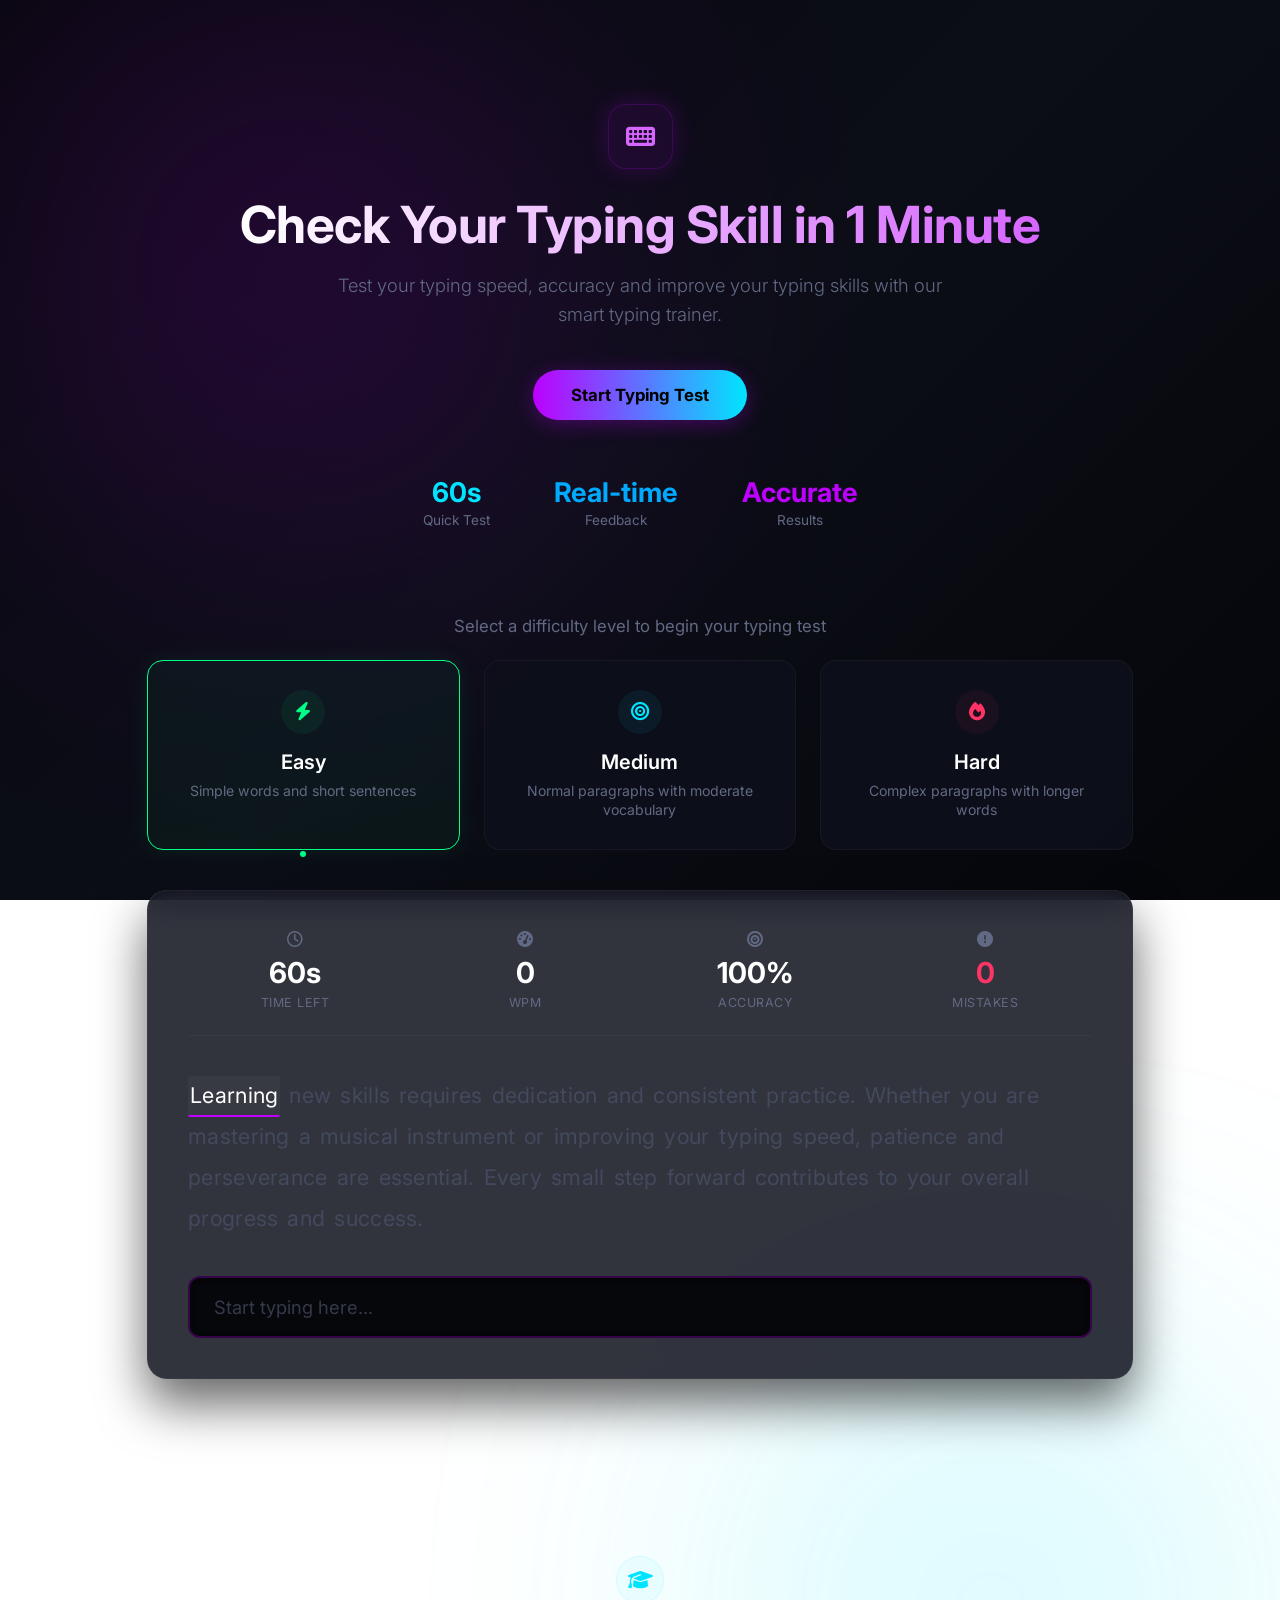
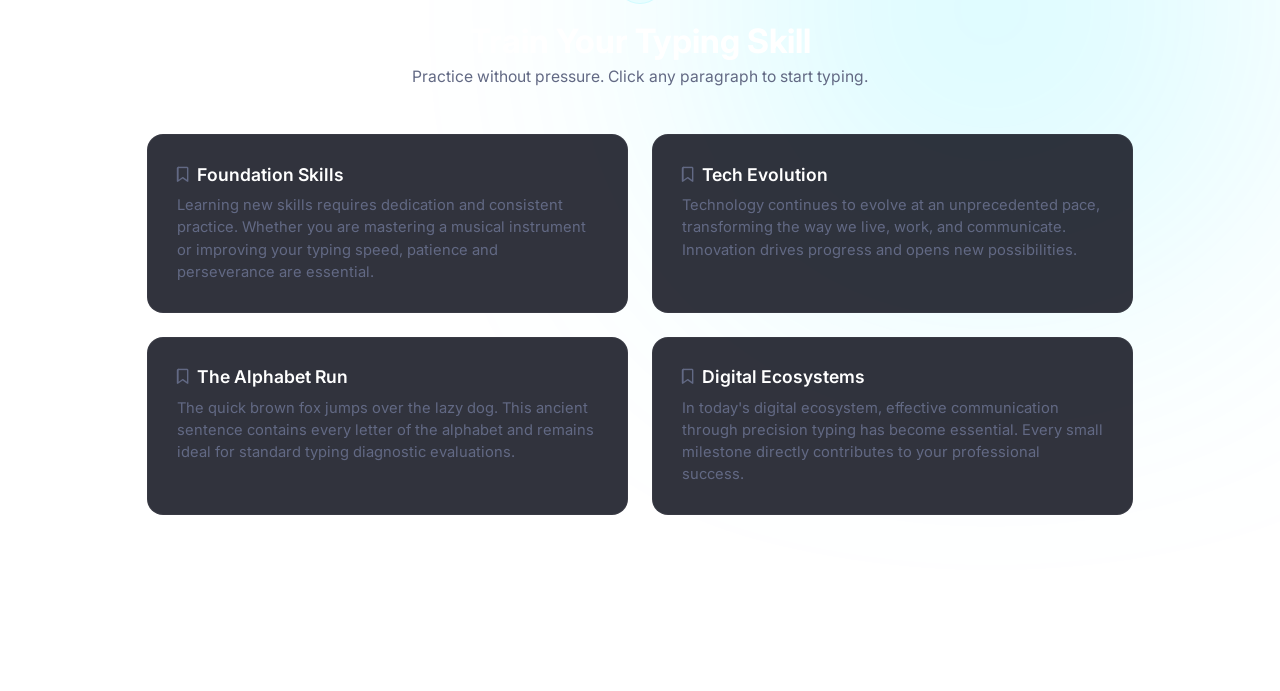
==== TypingTest.html @ 09bdc9e5 "Add files via upload" ====
<!DOCTYPE html>
<html lang="en">
<head>
    <meta charset="UTF-8">
    <meta name="viewport" content="width=device-width, initial-scale=1.0">
    <title>Check Your Typing Skill in 1 Minute</title>
    <!-- Google Fonts -->
    <link href="https://fonts.googleapis.com/css2?family=Inter:wght@300;400;500;600;700&display=swap" rel="stylesheet">
    <!-- FontAwesome for Icons -->
    <link rel="stylesheet" href="https://cdnjs.cloudflare.com/ajax/libs/font-awesome/6.4.0/css/all.min.css">
    
    <style>
        :root {
            /* DEEP DARK BACKGROUND SCHEME */
            --bg-gradient: linear-gradient(135deg, #07080d 0%, #0c0e17 50%, #05060a 100%);
            --accent-cyan: #00e5ff;
            --accent-purple: #bd00ff;
            --accent-green: #00ff87;
            --accent-red: #ff3366;
            --card-bg: rgba(13, 16, 28, 0.85);
            --card-border: rgba(255, 255, 255, 0.04);
            --text-main: #ffffff;
            --text-muted: #626984;
        }

        * {
            margin: 0;
            padding: 0;
            box-sizing: border-box;
            font-family: 'Inter', sans-serif;
        }

        body {
            background: var(--bg-gradient);
            background-attachment: fixed;
            color: var(--text-main);
            min-height: 100vh;
            overflow-x: hidden;
            position: relative;
            padding-bottom: 3rem;
        }

        /* Ambient Premium Glow Background Shapes */
        body::before, body::after {
            content: '';
            position: absolute;
            width: 450px;
            height: 450px;
            border-radius: 50%;
            filter: blur(160px);
            z-index: -1;
            opacity: 0.25;
        }
        body::before {
            top: 2%;
            left: 5%;
            background: var(--accent-purple);
        }
        body::after {
            bottom: 20%;
            right: 5%;
            background: var(--accent-cyan);
        }

        .container {
            max-width: 1050px;
            margin: 0 auto;
            padding: 2rem;
        }

        /* --- HERO SECTION --- */
        .hero {
            text-align: center;
            padding: 4.5rem 1rem 3.5rem 1rem;
        }

        .hero-icon {
            width: 65px;
            height: 65px;
            background: rgba(189, 0, 255, 0.08);
            border: 1px solid rgba(189, 0, 255, 0.2);
            border-radius: 18px;
            display: flex;
            align-items: center;
            justify-content: center;
            margin: 0 auto 1.5rem auto;
            box-shadow: 0 0 25px rgba(189, 0, 255, 0.2);
        }

        .hero-icon i {
            font-size: 1.6rem;
            color: #d666ff;
        }

        .hero h1 {
            font-size: 3.2rem;
            font-weight: 700;
            margin-bottom: 1rem;
            letter-spacing: -0.5px;
        }

        .hero h1 span {
            background: linear-gradient(to right, #ffffff, #d666ff);
            -webkit-background-clip: text;
            -webkit-text-fill-color: transparent;
        }

        .hero p {
            color: var(--text-muted);
            font-size: 1.15rem;
            max-width: 620px;
            margin: 0 auto 2.5rem auto;
            line-height: 1.6;
            font-weight: 300;
        }

        .btn-primary {
            background: linear-gradient(90deg, #bd00ff, #00e5ff);
            color: #000000;
            border: none;
            padding: 0.95rem 2.4rem;
            font-size: 1.05rem;
            font-weight: 700;
            border-radius: 50px;
            cursor: pointer;
            transition: all 0.3s ease;
            box-shadow: 0 4px 20px rgba(189, 0, 255, 0.3);
        }

        .btn-primary:hover {
            transform: translateY(-2px);
            box-shadow: 0 6px 25px rgba(0, 229, 255, 0.5);
        }

        .hero-badges {
            display: flex;
            justify-content: center;
            gap: 4rem;
            margin-top: 3.5rem;
        }

        .badge-item .count {
            font-size: 1.7rem;
            font-weight: 700;
            display: block;
        }
        .badge-item .count.cyan { color: var(--accent-cyan); }
        .badge-item .count.blue { color: #00aaff; }
        .badge-item .count.purple { color: var(--accent-purple); }

        .badge-item .lbl {
            color: var(--text-muted);
            font-size: 0.85rem;
            margin-top: 0.2rem;
            display: block;
        }

        /* --- TEST INTERFACE AREA --- */
        .test-section {
            padding: 2rem 0;
            scroll-margin-top: 30px;
        }

        .grid-header-title {
            text-align: center;
            font-size: 1.05rem;
            color: var(--text-muted);
            margin-bottom: 1.5rem;
            font-weight: 400;
        }

        /* Difficulty Selection Grid */
        .diff-selection-grid {
            display: grid;
            grid-template-columns: repeat(3, 1fr);
            gap: 1.5rem;
            margin-bottom: 2.5rem;
        }

        .diff-box {
            background: var(--card-bg);
            border: 1px solid var(--card-border);
            border-radius: 16px;
            padding: 1.8rem;
            text-align: center;
            cursor: pointer;
            transition: all 0.3s cubic-bezier(0.4, 0, 0.2, 1);
            position: relative;
        }

        .diff-box:hover {
            transform: translateY(-3px);
            border-color: rgba(255, 255, 255, 0.1);
            background: rgba(20, 24, 41, 0.85);
        }

        .diff-box.active {
            border-color: var(--accent-green);
            background: rgba(0, 255, 135, 0.04);
            box-shadow: 0 0 25px rgba(0, 255, 135, 0.08);
        }

        .diff-box.active::after {
            content: '';
            position: absolute;
            bottom: -8px;
            left: 50%;
            transform: translateX(-50%);
            width: 6px;
            height: 6px;
            background: var(--accent-green);
            border-radius: 50%;
        }

        .diff-box-icon {
            width: 44px;
            height: 44px;
            border-radius: 50%;
            display: flex;
            align-items: center;
            justify-content: center;
            margin: 0 auto 1rem auto;
            font-size: 1.15rem;
        }

        .diff-box:nth-child(1) .diff-box-icon { background: rgba(0, 255, 135, 0.06); color: var(--accent-green); }
        .diff-box:nth-child(2) .diff-box-icon { background: rgba(0, 229, 255, 0.06); color: var(--accent-cyan); }
        .diff-box:nth-child(3) .diff-box-icon { background: rgba(255, 51, 102, 0.06); color: var(--accent-red); }

        .diff-box h3 {
            font-size: 1.25rem;
            margin-bottom: 0.4rem;
            font-weight: 600;
        }

        .diff-box p {
            color: var(--text-muted);
            font-size: 0.88rem;
            line-height: 1.4;
        }

        /* Main Workspace Board */
        .workspace-holder {
            position: relative;
        }

        .typing-panel-card {
            background: var(--card-bg);
            border: 1px solid var(--card-border);
            border-radius: 20px;
            padding: 2.5rem;
            backdrop-filter: blur(15px);
            box-shadow: 0 25px 50px rgba(0, 0, 0, 0.6);
        }

        /* Scoreboard Row */
        .live-score-grid {
            display: grid;
            grid-template-columns: repeat(4, 1fr);
            gap: 1rem;
            margin-bottom: 2.5rem;
            border-bottom: 1px solid rgba(255, 255, 255, 0.03);
            padding-bottom: 1.5rem;
        }

        .score-tile {
            text-align: center;
        }

        .score-tile i {
            font-size: 1rem;
            color: var(--text-muted);
            margin-bottom: 0.5rem;
            display: block;
        }

        .score-tile .value {
            font-size: 1.8rem;
            font-weight: 700;
            display: block;
            margin-bottom: 0.1rem;
        }

        .score-tile .label {
            font-size: 0.78rem;
            color: var(--text-muted);
            text-transform: uppercase;
            letter-spacing: 0.5px;
        }

        /* Paragraph Content Layout Zone */
        .paragraph-box {
            font-size: 1.35rem;
            line-height: 1.8;
            color: #444a5e; /* Subdued un-typed text */
            letter-spacing: 0.3px;
            margin-bottom: 2.5rem;
            user-select: none;
            max-height: 160px;
            overflow: hidden;
            text-align: left;
        }

        /* Highlighting Logic Classes */
        .word {
            display: inline-block;
            margin-right: 9px;
            border-bottom: 2px solid transparent;
        }

        .word.active-current {
            color: #ffffff;
            border-bottom-color: var(--accent-purple);
            background: rgba(255, 255, 255, 0.03);
            border-radius: 2px;
            padding: 0 2px;
        }

        .word.match-success {
            color: var(--accent-green);
        }

        .word.match-error {
            color: var(--accent-red);
            border-bottom-color: var(--accent-red);
        }

        /* --- VISIBLE INPUT BOX LAYOUT (`image_edfc9f.png` style) --- */
        .input-bar-container {
            width: 100%;
            position: relative;
        }

        .interactive-typing-input {
            width: 100%;
            background: #06070a;
            border: 2px solid rgba(189, 0, 255, 0.25);
            border-radius: 12px;
            padding: 1.1rem 1.5rem;
            font-size: 1.15rem;
            color: #ffffff;
            outline: none;
            transition: all 0.3s ease;
            box-shadow: inset 0 2px 5px rgba(0, 0, 0, 0.7);
        }

        .interactive-typing-input:focus {
            border-color: var(--accent-purple);
            box-shadow: 0 0 15px rgba(189, 0, 255, 0.25), inset 0 2px 5px rgba(0, 0, 0, 0.7);
        }

        .interactive-typing-input::placeholder {
            color: #353a4a;
        }

        /* --- RESULTS OVERLAY SCREEN --- */
        .overlay-results-card {
            position: absolute;
            top: 0;
            left: 0;
            width: 100%;
            height: 100%;
            background: rgba(6, 7, 10, 0.98);
            border: 1px solid rgba(189, 0, 255, 0.2);
            border-radius: 20px;
            padding: 2rem;
            display: flex;
            flex-direction: column;
            justify-content: center;
            align-items: center;
            z-index: 10;
            opacity: 0;
            pointer-events: none;
            transform: scale(0.97);
            transition: all 0.4s ease;
            backdrop-filter: blur(10px);
        }

        .overlay-results-card.show {
            opacity: 1;
            pointer-events: auto;
            transform: scale(1);
        }

        .overlay-results-card h2 {
            font-size: 2.2rem;
            margin-bottom: 0.4rem;
            background: linear-gradient(90deg, var(--accent-cyan), var(--accent-purple));
            -webkit-background-clip: text;
            -webkit-text-fill-color: transparent;
        }

        .overlay-results-card .quote {
            color: var(--text-muted);
            font-size: 1.05rem;
            margin-bottom: 2.5rem;
            font-style: italic;
        }

        .stats-summary-flex {
            display: grid;
            grid-template-columns: repeat(4, 1fr);
            gap: 1.5rem;
            width: 100%;
            max-width: 720px;
            margin-bottom: 2.5rem;
        }

        .stat-result-box {
            background: rgba(255, 255, 255, 0.01);
            border: 1px solid rgba(255, 255, 255, 0.03);
            padding: 1.3rem;
            border-radius: 12px;
            text-align: center;
        }

        .stat-result-box .num {
            font-size: 2.2rem;
            font-weight: 700;
            display: block;
        }
        .stat-result-box .num.glow { color: var(--accent-cyan); }

        .stat-result-box .lbl {
            font-size: 0.78rem;
            color: var(--text-muted);
            margin-top: 0.4rem;
            text-transform: uppercase;
        }

        .button-group-row {
            display: flex;
            gap: 1.2rem;
        }

        .btn-secondary {
            background: rgba(255, 255, 255, 0.04);
            color: white;
            border: 1px solid rgba(255, 255, 255, 0.06);
            padding: 0.9rem 2rem;
            border-radius: 50px;
            font-weight: 600;
            cursor: pointer;
            transition: all 0.2s;
        }

        .btn-secondary:hover {
            background: rgba(255, 255, 255, 0.08);
            border-color: rgba(255, 255, 255, 0.15);
        }

        /* --- PRACTICE/TRAINING SECTION --- */
        .practice-section {
            margin-top: 5.5rem;
            padding-top: 3.5rem;
            border-top: 1px solid rgba(255, 255, 255, 0.03);
        }

        .practice-intro {
            text-align: center;
            margin-bottom: 3rem;
        }

        .practice-intro .icon-wrapper {
            width: 48px;
            height: 48px;
            border-radius: 50%;
            background: rgba(0, 229, 255, 0.05);
            color: var(--accent-cyan);
            display: flex;
            align-items: center;
            justify-content: center;
            font-size: 1.25rem;
            margin: 0 auto 1rem auto;
            border: 1px solid rgba(0, 229, 255, 0.1);
        }

        .practice-intro h2 {
            font-size: 2.1rem;
            font-weight: 700;
            margin-bottom: 0.4rem;
        }

        .practice-intro p {
            color: var(--text-muted);
            font-size: 0.98rem;
        }

        .training-cards-container {
            display: grid;
            grid-template-columns: repeat(2, 1fr);
            gap: 1.5rem;
        }

        .train-block {
            background: var(--card-bg);
            border: 1px solid var(--card-border);
            border-radius: 16px;
            padding: 1.8rem;
            cursor: pointer;
            transition: all 0.3s ease;
            text-align: left;
        }

        .train-block:hover {
            transform: translateY(-3px);
            border-color: rgba(189, 0, 255, 0.2);
            background: rgba(18, 21, 36, 0.85);
        }

        .train-block h4 {
            font-size: 1.1rem;
            margin-bottom: 0.6rem;
            display: flex;
            align-items: center;
            gap: 0.6rem;
            font-weight: 600;
        }

        .train-block h4 i {
            color: var(--text-muted);
            font-size: 0.95rem;
        }

        .train-block:hover h4 i {
            color: var(--accent-cyan);
        }

        .train-block p {
            color: var(--text-muted);
            font-size: 0.92rem;
            line-height: 1.5;
        }

        /* Footer info */
        .app-footer {
            text-align: center;
            margin-top: 5rem;
            color: rgba(255, 255, 255, 0.15);
            font-size: 0.85rem;
            font-weight: 300;
        }

        /* Responsive Setup */
        @media (max-width: 768px) {
            .diff-selection-grid, .training-cards-container, .live-score-grid, .stats-summary-flex {
                grid-template-columns: 1fr;
            }
            .hero h1 { font-size: 2.2rem; }
            .hero-badges { flex-direction: column; gap: 1.5rem; }
        }
    </style>
</head>
<body>

    <div class="container">
        
        <!-- HERO MAIN MODULE -->
        <header class="hero">
            <div class="hero-icon">
                <i class="fa-solid fa-keyboard"></i>
            </div>
            <h1><span>Check Your Typing Skill in 1 Minute</span></h1>
            <p>Test your typing speed, accuracy and improve your typing skills with our smart typing trainer.</p>
            <button class="btn-primary" onclick="jumpToWorkspace()">Start Typing Test</button>

            <div class="hero-badges">
                <div class="badge-item">
                    <span class="count cyan">60s</span>
                    <span class="lbl">Quick Test</span>
                </div>
                <div class="badge-item">
                    <span class="count blue">Real-time</span>
                    <span class="lbl">Feedback</span>
                </div>
                <div class="badge-item">
                    <span class="count purple">Accurate</span>
                    <span class="lbl">Results</span>
                </div>
            </div>
        </header>

        <!-- TYPING WORKSPACE ENGINE -->
        <main id="typing-board" class="test-section">
            
            <h3 class="grid-header-title">Select a difficulty level to begin your typing test</h3>
            
            <!-- DIFFICULTY SELECTOR MODULE -->
            <div class="diff-selection-grid">
                <div class="diff-box active" onclick="setMode('easy', this)">
                    <div class="diff-box-icon"><i class="fa-solid fa-bolt"></i></div>
                    <h3>Easy</h3>
                    <p>Simple words and short sentences</p>
                </div>
                <div class="diff-box" onclick="setMode('medium', this)">
                    <div class="diff-box-icon"><i class="fa-solid fa-bullseye"></i></div>
                    <h3>Medium</h3>
                    <p>Normal paragraphs with moderate vocabulary</p>
                </div>
                <div class="diff-box" onclick="setMode('hard', this)">
                    <div class="diff-box-icon"><i class="fa-solid fa-fire"></i></div>
                    <h3>Hard</h3>
                    <p>Complex paragraphs with longer words</p>
                </div>
            </div>

            <!-- CARD INTERFACE -->
            <div class="workspace-holder">
                
                <div class="typing-panel-card">
                    
                    <!-- Live Analytics Dashboard Row -->
                    <div class="live-score-grid">
                        <div class="score-tile">
                            <i class="fa-regular fa-clock"></i>
                            <span class="value" id="live-timer">60s</span>
                            <span class="label">Time Left</span>
                        </div>
                        <div class="score-tile">
                            <i class="fa-solid fa-gauge-high"></i>
                            <span class="value" id="live-wpm">0</span>
                            <span class="label">WPM</span>
                        </div>
                        <div class="score-tile">
                            <i class="fa-solid fa-bullseye"></i>
                            <span class="value" id="live-accuracy">100%</span>
                            <span class="label">Accuracy</span>
                        </div>
                        <div class="score-tile">
                            <i class="fa-solid fa-circle-exclamation"></i>
                            <span class="value" id="live-mistakes" style="color: var(--accent-red);">0</span>
                            <span class="label">Mistakes</span>
                        </div>
                    </div>

                    <!-- Paragraph Box Renderer -->
                    <div class="paragraph-box" id="paragraph-render-target">
                        <!-- Words will be injected dynamically here -->
                    </div>

                    <!-- VISIBLE TYPING INPUT BOX ROW (As per image_edfc9f.png) -->
                    <div class="input-bar-container">
                        <input type="text" 
                               class="interactive-typing-input" 
                               id="main-typing-field" 
                               placeholder="Start typing here..." 
                               autocomplete="off">
                    </div>

                </div>

                <!-- END MODAL SUMMARY OVERLAY -->
                <div class="overlay-results-card" id="results-card-window">
                    <h2>Test Completed!</h2>
                    <p class="quote" id="feedback-message">Great job! Keep practicing to improve your typing speed.</p>
                    
                    <div class="stats-summary-flex">
                        <div class="stat-result-box">
                            <span class="num glow" id="res-score-wpm">0</span>
                            <span class="lbl">Typing Speed (WPM)</span>
                        </div>
                        <div class="stat-result-box">
                            <span class="num" id="res-score-accuracy">100%</span>
                            <span class="lbl">Accuracy Percentage</span>
                        </div>
                        <div class="stat-result-box">
                            <span class="num" id="res-score-mistakes" style="color: var(--accent-red);">0</span>
                            <span class="lbl">Total Mistakes</span>
                        </div>
                        <div class="stat-result-box">
                            <span class="num" id="res-score-chars">0</span>
                            <span class="lbl">Characters Typed</span>
                        </div>
                    </div>

                    <div class="button-group-row">
                        <button class="btn-primary" onclick="restartEngine()">Try Again</button>
                        <button class="btn-secondary" onclick="jumpToTraining()">Train Typing Skill</button>
                    </div>
                </div>

            </div>

        </main>

        <!-- TRAINING SECTION MODULE -->
        <section id="training-rack" class="practice-section">
            <div class="practice-intro">
                <div class="icon-wrapper"><i class="fa-solid fa-graduation-cap"></i></div>
                <h2>Train Your Typing Skill</h2>
                <p>Practice without pressure. Click any paragraph to start typing.</p>
            </div>

            <div class="training-cards-container">
                <div class="train-block" onclick="importPracticeText('Learning new skills requires dedication and consistent practice. Whether you are mastering a musical instrument or improving your typing speed, patience and perseverance are essential.')">
                    <h4><i class="fa-regular fa-bookmark"></i> Foundation Skills</h4>
                    <p>Learning new skills requires dedication and consistent practice. Whether you are mastering a musical instrument or improving your typing speed, patience and perseverance are essential.</p>
                </div>
                <div class="train-block" onclick="importPracticeText('Technology continues to evolve at an unprecedented pace, transforming the way we live, work, and communicate. Innovation drives progress and opens new possibilities.')">
                    <h4><i class="fa-regular fa-bookmark"></i> Tech Evolution</h4>
                    <p>Technology continues to evolve at an unprecedented pace, transforming the way we live, work, and communicate. Innovation drives progress and opens new possibilities.</p>
                </div>
                <div class="train-block" onclick="importPracticeText('The quick brown fox jumps over the lazy dog. This ancient sentence contains every letter of the alphabet and remains ideal for standard typing diagnostic evaluations.')">
                    <h4><i class="fa-regular fa-bookmark"></i> The Alphabet Run</h4>
                    <p>The quick brown fox jumps over the lazy dog. This ancient sentence contains every letter of the alphabet and remains ideal for standard typing diagnostic evaluations.</p>
                </div>
                <div class="train-block" onclick="importPracticeText('In today\'s digital ecosystem, effective communication through precision typing has become essential. Every small milestone directly contributes to your professional success.')">
                    <h4><i class="fa-regular fa-bookmark"></i> Digital Ecosystems</h4>
                    <p>In today's digital ecosystem, effective communication through precision typing has become essential. Every small milestone directly contributes to your professional success.</p>
                </div>
            </div>
        </section>

        <footer class="app-footer">
            &copy; 2026 Typing Speed Test &bull; Optimized Charcoal Edition
        </footer>

    </div>

    <!-- CORE LOGIC ENGINE SCRIPT -->
    <script>
        const contentPool = {
            easy: [
                "Learning new skills requires dedication and consistent practice. Whether you are mastering a musical instrument or improving your typing speed, patience and perseverance are essential. Every small step forward contributes to your overall progress and success.",
                "The sun is shining bright in the clear sky. Birds are singing beautiful songs. It is a wonderful day to walk in the green park.",
                "I like to read books every day. Reading helps me learn new things. Books take me to amazing places. Stories make me happy and excited."
            ],
            medium: [
                "Developing good habits early in life can lay a solid foundation for future success. Regular exercise and balanced nutrition play vital roles in maintaining overall mental clarity.",
                "The advancement of digital communication technologies has effectively bridged global gaps, allowing instant interactions across continents. However, balancing screen time remains crucial."
            ],
            hard: [
                "The labyrinthine architecture of modern software ecosystems demands an exceptionally deep comprehension of structural design patterns, architectural paradigms, and asynchronous data pipelines.",
                "Quantum computing utilizes fundamental principles of superposition and entanglement, radically outperforming classical computational models when processing encrypted multi-layered calculations."
            ]
        };

        let activeDifficulty = 'easy';
        let rawParagraphText = "";
        let splitWords = [];
        let indexPointer = 0;

        let timeLeft = 60;
        let countdownRef = null;
        let executionFlag = false;
        let misstepsCount = 0;
        let keysStrokeCount = 0;

        // Dom Elements Fetch
        const targetRender = document.getElementById('paragraph-render-target');
        const mainInput = document.getElementById('main-typing-field');
        const uiTimer = document.getElementById('live-timer');
        const uiWpm = document.getElementById('live-wpm');
        const uiAcc = document.getElementById('live-accuracy');
        const uiMistakes = document.getElementById('live-mistakes');
        const windowOverlay = document.getElementById('results-card-window');

        function jumpToWorkspace() {
            document.getElementById('typing-board').scrollIntoView({ behavior: 'smooth' });
            mainInput.focus();
        }

        function jumpToTraining() {
            windowOverlay.classList.remove('show');
            document.getElementById('training-rack').scrollIntoView({ behavior: 'smooth' });
        }

        function initializeTextLoad() {
            const list = contentPool[activeDifficulty];
            rawParagraphText = list[Math.floor(Math.random() * list.length)];
            compileWordsLayout(rawParagraphText);
        }

        function compileWordsLayout(text) {
            splitWords = text.split(" ");
            targetRender.innerHTML = splitWords.map((word, i) => {
                return `<span class="word ${i === 0 ? 'active-current' : ''}" id="w-id-${i}">${word}</span>`;
            }).join("");
            indexPointer = 0;
            mainInput.value = "";
        }

        function setMode(mode, hostNode) {
            if (executionFlag) {
                if(!confirm("Reset current progress to switch difficulty?")) return;
                restartEngine();
            }
            activeDifficulty = mode;
            document.querySelectorAll('.diff-box').forEach(node => node.classList.remove('active'));
            hostNode.classList.add('active');
            initializeTextLoad();
        }

        function importPracticeText(text) {
            restartEngine();
            rawParagraphText = text;
            compileWordsLayout(text);
            document.getElementById('typing-board').scrollIntoView({ behavior: 'smooth' });
            mainInput.focus();
        }

        // Processing Input Engine Streams
        mainInput.addEventListener('input', () => {
            const val = mainInput.value;

            // First stroke trigger
            if (!executionFlag && timeLeft > 0 && val.length > 0) {
                startCountdownTracker();
            }

            if (!executionFlag) return;

            const nodeWord = document.getElementById(`w-id-${indexPointer}`);
            if (!nodeWord) return;

            const targetWordMatch = splitWords[indexPointer];

            // Sub-word parsing indicator rule (Red highlight immediately on wrong key)
            if (!targetWordMatch.startsWith(val.trim()) && val.trim().length > 0) {
                nodeWord.className = "word active-current match-error";
            } else {
                nodeWord.className = "word active-current";
            }

            // Word finalized trigger on Spacebar press
            if (val.endsWith(" ")) {
                const standardInput = val.trim();

                if (standardInput === targetWordMatch) {
                    nodeWord.className = "word match-success";
                    keysStrokeCount += targetWordMatch.length + 1;
                } else {
                    nodeWord.className = "word match-error";
                    misstepsCount++;
                    keysStrokeCount += standardInput.length + 1;
                }

                indexPointer++;

                if (indexPointer >= splitWords.length) {
                    refreshScores();
                    terminateSession();
                    return;
                }

                const subsequentNode = document.getElementById(`w-id-${indexPointer}`);
                if (subsequentNode) {
                    subsequentNode.classList.add('active-current');
                }

                mainInput.value = "";
            }

            refreshScores();
        });

        function refreshScores() {
            const timePassed = 60 - timeLeft;
            let computedWpm = 0;
            if (timePassed > 0) {
                computedWpm = Math.round((keysStrokeCount / 5) / (timePassed / 60));
            }
            uiWpm.innerText = computedWpm;
            uiMistakes.innerText = misstepsCount;

            let computedAccuracy = 100;
            if (indexPointer > 0) {
                computedAccuracy = Math.round(((indexPointer - misstepsCount) / indexPointer) * 100);
                if (computedAccuracy < 0) computedAccuracy = 0;
            }
            uiAcc.innerText = `${computedAccuracy}%`;
        }

        function startCountdownTracker() {
            executionFlag = true;
            countdownRef = setInterval(() => {
                timeLeft--;
                uiTimer.innerText = `${timeLeft}s`;
                refreshScores();

                if (timeLeft <= 0) {
                    terminateSession();
                }
            }, 1000);
        }

        function terminateSession() {
            clearInterval(countdownRef);
            executionFlag = false;
            mainInput.blur();

            const finalWpm = uiWpm.innerText;
            const finalAcc = uiAcc.innerText;

            document.getElementById('res-score-wpm').innerText = finalWpm;
            document.getElementById('res-score-accuracy').innerText = finalAcc;
            document.getElementById('res-score-mistakes').innerText = misstepsCount;
            document.getElementById('res-score-chars').innerText = keysStrokeCount;

            const msgNode = document.getElementById('feedback-message');
            const numWpm = parseInt(finalWpm);
            if(numWpm >= 55) {
                msgNode.innerText = "Exceptional speed! You type like an absolute master.";
            } else if(numWpm >= 35) {
                msgNode.innerText = "Excellent speed! Highly competent processing rates. Keep optimizing.";
            } else {
                msgNode.innerText = "Great job! Consistent daily practices will drastically accelerate your typing scores.";
            }

            windowOverlay.classList.add('show');
        }

        function restartEngine() {
            clearInterval(countdownRef);
            timeLeft = 60;
            misstepsCount = 0;
            keysStrokeCount = 0;
            executionFlag = false;

            uiTimer.innerText = "60s";
            uiWpm.innerText = "0";
            uiAcc.innerText = "100%";
            uiMistakes.innerText = "0";

            windowOverlay.classList.remove('show');
            initializeTextLoad();
            mainInput.focus();
        }

        window.onload = () => {
            initializeTextLoad();
        };
    </script>
</body>
</html>
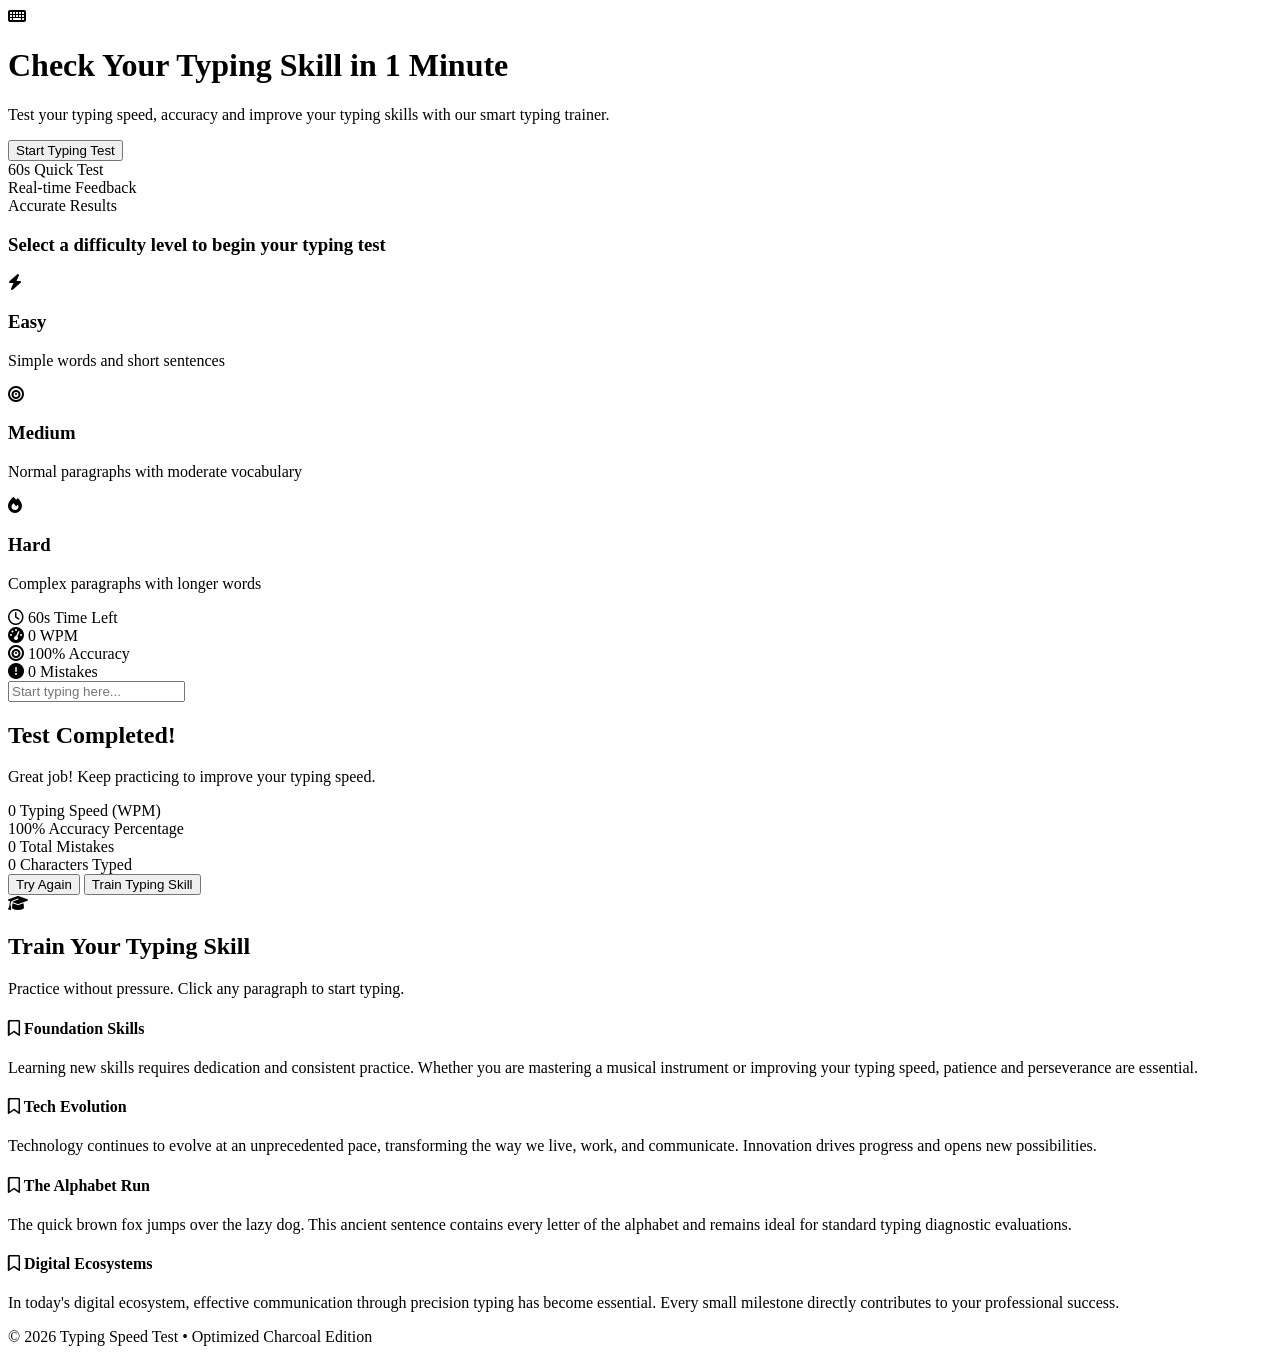
==== commit 467f82c5: "Link external CSS and JS files in TypingTest.html Replaced inline styles and scripts with external f" ====
--- a/TypingTest.html
+++ b/TypingTest.html
@@ -4,558 +4,14 @@
     <meta charset="UTF-8">
     <meta name="viewport" content="width=device-width, initial-scale=1.0">
     <title>Check Your Typing Skill in 1 Minute</title>
-    <!-- Google Fonts -->
     <link href="https://fonts.googleapis.com/css2?family=Inter:wght@300;400;500;600;700&display=swap" rel="stylesheet">
-    <!-- FontAwesome for Icons -->
     <link rel="stylesheet" href="https://cdnjs.cloudflare.com/ajax/libs/font-awesome/6.4.0/css/all.min.css">
-    
-    <style>
-        :root {
-            /* DEEP DARK BACKGROUND SCHEME */
-            --bg-gradient: linear-gradient(135deg, #07080d 0%, #0c0e17 50%, #05060a 100%);
-            --accent-cyan: #00e5ff;
-            --accent-purple: #bd00ff;
-            --accent-green: #00ff87;
-            --accent-red: #ff3366;
-            --card-bg: rgba(13, 16, 28, 0.85);
-            --card-border: rgba(255, 255, 255, 0.04);
-            --text-main: #ffffff;
-            --text-muted: #626984;
-        }
-
-        * {
-            margin: 0;
-            padding: 0;
-            box-sizing: border-box;
-            font-family: 'Inter', sans-serif;
-        }
-
-        body {
-            background: var(--bg-gradient);
-            background-attachment: fixed;
-            color: var(--text-main);
-            min-height: 100vh;
-            overflow-x: hidden;
-            position: relative;
-            padding-bottom: 3rem;
-        }
-
-        /* Ambient Premium Glow Background Shapes */
-        body::before, body::after {
-            content: '';
-            position: absolute;
-            width: 450px;
-            height: 450px;
-            border-radius: 50%;
-            filter: blur(160px);
-            z-index: -1;
-            opacity: 0.25;
-        }
-        body::before {
-            top: 2%;
-            left: 5%;
-            background: var(--accent-purple);
-        }
-        body::after {
-            bottom: 20%;
-            right: 5%;
-            background: var(--accent-cyan);
-        }
-
-        .container {
-            max-width: 1050px;
-            margin: 0 auto;
-            padding: 2rem;
-        }
-
-        /* --- HERO SECTION --- */
-        .hero {
-            text-align: center;
-            padding: 4.5rem 1rem 3.5rem 1rem;
-        }
-
-        .hero-icon {
-            width: 65px;
-            height: 65px;
-            background: rgba(189, 0, 255, 0.08);
-            border: 1px solid rgba(189, 0, 255, 0.2);
-            border-radius: 18px;
-            display: flex;
-            align-items: center;
-            justify-content: center;
-            margin: 0 auto 1.5rem auto;
-            box-shadow: 0 0 25px rgba(189, 0, 255, 0.2);
-        }
-
-        .hero-icon i {
-            font-size: 1.6rem;
-            color: #d666ff;
-        }
-
-        .hero h1 {
-            font-size: 3.2rem;
-            font-weight: 700;
-            margin-bottom: 1rem;
-            letter-spacing: -0.5px;
-        }
-
-        .hero h1 span {
-            background: linear-gradient(to right, #ffffff, #d666ff);
-            -webkit-background-clip: text;
-            -webkit-text-fill-color: transparent;
-        }
-
-        .hero p {
-            color: var(--text-muted);
-            font-size: 1.15rem;
-            max-width: 620px;
-            margin: 0 auto 2.5rem auto;
-            line-height: 1.6;
-            font-weight: 300;
-        }
-
-        .btn-primary {
-            background: linear-gradient(90deg, #bd00ff, #00e5ff);
-            color: #000000;
-            border: none;
-            padding: 0.95rem 2.4rem;
-            font-size: 1.05rem;
-            font-weight: 700;
-            border-radius: 50px;
-            cursor: pointer;
-            transition: all 0.3s ease;
-            box-shadow: 0 4px 20px rgba(189, 0, 255, 0.3);
-        }
-
-        .btn-primary:hover {
-            transform: translateY(-2px);
-            box-shadow: 0 6px 25px rgba(0, 229, 255, 0.5);
-        }
-
-        .hero-badges {
-            display: flex;
-            justify-content: center;
-            gap: 4rem;
-            margin-top: 3.5rem;
-        }
-
-        .badge-item .count {
-            font-size: 1.7rem;
-            font-weight: 700;
-            display: block;
-        }
-        .badge-item .count.cyan { color: var(--accent-cyan); }
-        .badge-item .count.blue { color: #00aaff; }
-        .badge-item .count.purple { color: var(--accent-purple); }
-
-        .badge-item .lbl {
-            color: var(--text-muted);
-            font-size: 0.85rem;
-            margin-top: 0.2rem;
-            display: block;
-        }
-
-        /* --- TEST INTERFACE AREA --- */
-        .test-section {
-            padding: 2rem 0;
-            scroll-margin-top: 30px;
-        }
-
-        .grid-header-title {
-            text-align: center;
-            font-size: 1.05rem;
-            color: var(--text-muted);
-            margin-bottom: 1.5rem;
-            font-weight: 400;
-        }
-
-        /* Difficulty Selection Grid */
-        .diff-selection-grid {
-            display: grid;
-            grid-template-columns: repeat(3, 1fr);
-            gap: 1.5rem;
-            margin-bottom: 2.5rem;
-        }
-
-        .diff-box {
-            background: var(--card-bg);
-            border: 1px solid var(--card-border);
-            border-radius: 16px;
-            padding: 1.8rem;
-            text-align: center;
-            cursor: pointer;
-            transition: all 0.3s cubic-bezier(0.4, 0, 0.2, 1);
-            position: relative;
-        }
-
-        .diff-box:hover {
-            transform: translateY(-3px);
-            border-color: rgba(255, 255, 255, 0.1);
-            background: rgba(20, 24, 41, 0.85);
-        }
-
-        .diff-box.active {
-            border-color: var(--accent-green);
-            background: rgba(0, 255, 135, 0.04);
-            box-shadow: 0 0 25px rgba(0, 255, 135, 0.08);
-        }
-
-        .diff-box.active::after {
-            content: '';
-            position: absolute;
-            bottom: -8px;
-            left: 50%;
-            transform: translateX(-50%);
-            width: 6px;
-            height: 6px;
-            background: var(--accent-green);
-            border-radius: 50%;
-        }
-
-        .diff-box-icon {
-            width: 44px;
-            height: 44px;
-            border-radius: 50%;
-            display: flex;
-            align-items: center;
-            justify-content: center;
-            margin: 0 auto 1rem auto;
-            font-size: 1.15rem;
-        }
-
-        .diff-box:nth-child(1) .diff-box-icon { background: rgba(0, 255, 135, 0.06); color: var(--accent-green); }
-        .diff-box:nth-child(2) .diff-box-icon { background: rgba(0, 229, 255, 0.06); color: var(--accent-cyan); }
-        .diff-box:nth-child(3) .diff-box-icon { background: rgba(255, 51, 102, 0.06); color: var(--accent-red); }
-
-        .diff-box h3 {
-            font-size: 1.25rem;
-            margin-bottom: 0.4rem;
-            font-weight: 600;
-        }
-
-        .diff-box p {
-            color: var(--text-muted);
-            font-size: 0.88rem;
-            line-height: 1.4;
-        }
-
-        /* Main Workspace Board */
-        .workspace-holder {
-            position: relative;
-        }
-
-        .typing-panel-card {
-            background: var(--card-bg);
-            border: 1px solid var(--card-border);
-            border-radius: 20px;
-            padding: 2.5rem;
-            backdrop-filter: blur(15px);
-            box-shadow: 0 25px 50px rgba(0, 0, 0, 0.6);
-        }
-
-        /* Scoreboard Row */
-        .live-score-grid {
-            display: grid;
-            grid-template-columns: repeat(4, 1fr);
-            gap: 1rem;
-            margin-bottom: 2.5rem;
-            border-bottom: 1px solid rgba(255, 255, 255, 0.03);
-            padding-bottom: 1.5rem;
-        }
-
-        .score-tile {
-            text-align: center;
-        }
-
-        .score-tile i {
-            font-size: 1rem;
-            color: var(--text-muted);
-            margin-bottom: 0.5rem;
-            display: block;
-        }
-
-        .score-tile .value {
-            font-size: 1.8rem;
-            font-weight: 700;
-            display: block;
-            margin-bottom: 0.1rem;
-        }
-
-        .score-tile .label {
-            font-size: 0.78rem;
-            color: var(--text-muted);
-            text-transform: uppercase;
-            letter-spacing: 0.5px;
-        }
-
-        /* Paragraph Content Layout Zone */
-        .paragraph-box {
-            font-size: 1.35rem;
-            line-height: 1.8;
-            color: #444a5e; /* Subdued un-typed text */
-            letter-spacing: 0.3px;
-            margin-bottom: 2.5rem;
-            user-select: none;
-            max-height: 160px;
-            overflow: hidden;
-            text-align: left;
-        }
-
-        /* Highlighting Logic Classes */
-        .word {
-            display: inline-block;
-            margin-right: 9px;
-            border-bottom: 2px solid transparent;
-        }
-
-        .word.active-current {
-            color: #ffffff;
-            border-bottom-color: var(--accent-purple);
-            background: rgba(255, 255, 255, 0.03);
-            border-radius: 2px;
-            padding: 0 2px;
-        }
-
-        .word.match-success {
-            color: var(--accent-green);
-        }
-
-        .word.match-error {
-            color: var(--accent-red);
-            border-bottom-color: var(--accent-red);
-        }
-
-        /* --- VISIBLE INPUT BOX LAYOUT (`image_edfc9f.png` style) --- */
-        .input-bar-container {
-            width: 100%;
-            position: relative;
-        }
-
-        .interactive-typing-input {
-            width: 100%;
-            background: #06070a;
-            border: 2px solid rgba(189, 0, 255, 0.25);
-            border-radius: 12px;
-            padding: 1.1rem 1.5rem;
-            font-size: 1.15rem;
-            color: #ffffff;
-            outline: none;
-            transition: all 0.3s ease;
-            box-shadow: inset 0 2px 5px rgba(0, 0, 0, 0.7);
-        }
-
-        .interactive-typing-input:focus {
-            border-color: var(--accent-purple);
-            box-shadow: 0 0 15px rgba(189, 0, 255, 0.25), inset 0 2px 5px rgba(0, 0, 0, 0.7);
-        }
-
-        .interactive-typing-input::placeholder {
-            color: #353a4a;
-        }
-
-        /* --- RESULTS OVERLAY SCREEN --- */
-        .overlay-results-card {
-            position: absolute;
-            top: 0;
-            left: 0;
-            width: 100%;
-            height: 100%;
-            background: rgba(6, 7, 10, 0.98);
-            border: 1px solid rgba(189, 0, 255, 0.2);
-            border-radius: 20px;
-            padding: 2rem;
-            display: flex;
-            flex-direction: column;
-            justify-content: center;
-            align-items: center;
-            z-index: 10;
-            opacity: 0;
-            pointer-events: none;
-            transform: scale(0.97);
-            transition: all 0.4s ease;
-            backdrop-filter: blur(10px);
-        }
-
-        .overlay-results-card.show {
-            opacity: 1;
-            pointer-events: auto;
-            transform: scale(1);
-        }
-
-        .overlay-results-card h2 {
-            font-size: 2.2rem;
-            margin-bottom: 0.4rem;
-            background: linear-gradient(90deg, var(--accent-cyan), var(--accent-purple));
-            -webkit-background-clip: text;
-            -webkit-text-fill-color: transparent;
-        }
-
-        .overlay-results-card .quote {
-            color: var(--text-muted);
-            font-size: 1.05rem;
-            margin-bottom: 2.5rem;
-            font-style: italic;
-        }
-
-        .stats-summary-flex {
-            display: grid;
-            grid-template-columns: repeat(4, 1fr);
-            gap: 1.5rem;
-            width: 100%;
-            max-width: 720px;
-            margin-bottom: 2.5rem;
-        }
-
-        .stat-result-box {
-            background: rgba(255, 255, 255, 0.01);
-            border: 1px solid rgba(255, 255, 255, 0.03);
-            padding: 1.3rem;
-            border-radius: 12px;
-            text-align: center;
-        }
-
-        .stat-result-box .num {
-            font-size: 2.2rem;
-            font-weight: 700;
-            display: block;
-        }
-        .stat-result-box .num.glow { color: var(--accent-cyan); }
-
-        .stat-result-box .lbl {
-            font-size: 0.78rem;
-            color: var(--text-muted);
-            margin-top: 0.4rem;
-            text-transform: uppercase;
-        }
-
-        .button-group-row {
-            display: flex;
-            gap: 1.2rem;
-        }
-
-        .btn-secondary {
-            background: rgba(255, 255, 255, 0.04);
-            color: white;
-            border: 1px solid rgba(255, 255, 255, 0.06);
-            padding: 0.9rem 2rem;
-            border-radius: 50px;
-            font-weight: 600;
-            cursor: pointer;
-            transition: all 0.2s;
-        }
-
-        .btn-secondary:hover {
-            background: rgba(255, 255, 255, 0.08);
-            border-color: rgba(255, 255, 255, 0.15);
-        }
-
-        /* --- PRACTICE/TRAINING SECTION --- */
-        .practice-section {
-            margin-top: 5.5rem;
-            padding-top: 3.5rem;
-            border-top: 1px solid rgba(255, 255, 255, 0.03);
-        }
-
-        .practice-intro {
-            text-align: center;
-            margin-bottom: 3rem;
-        }
-
-        .practice-intro .icon-wrapper {
-            width: 48px;
-            height: 48px;
-            border-radius: 50%;
-            background: rgba(0, 229, 255, 0.05);
-            color: var(--accent-cyan);
-            display: flex;
-            align-items: center;
-            justify-content: center;
-            font-size: 1.25rem;
-            margin: 0 auto 1rem auto;
-            border: 1px solid rgba(0, 229, 255, 0.1);
-        }
-
-        .practice-intro h2 {
-            font-size: 2.1rem;
-            font-weight: 700;
-            margin-bottom: 0.4rem;
-        }
-
-        .practice-intro p {
-            color: var(--text-muted);
-            font-size: 0.98rem;
-        }
-
-        .training-cards-container {
-            display: grid;
-            grid-template-columns: repeat(2, 1fr);
-            gap: 1.5rem;
-        }
-
-        .train-block {
-            background: var(--card-bg);
-            border: 1px solid var(--card-border);
-            border-radius: 16px;
-            padding: 1.8rem;
-            cursor: pointer;
-            transition: all 0.3s ease;
-            text-align: left;
-        }
-
-        .train-block:hover {
-            transform: translateY(-3px);
-            border-color: rgba(189, 0, 255, 0.2);
-            background: rgba(18, 21, 36, 0.85);
-        }
-
-        .train-block h4 {
-            font-size: 1.1rem;
-            margin-bottom: 0.6rem;
-            display: flex;
-            align-items: center;
-            gap: 0.6rem;
-            font-weight: 600;
-        }
-
-        .train-block h4 i {
-            color: var(--text-muted);
-            font-size: 0.95rem;
-        }
-
-        .train-block:hover h4 i {
-            color: var(--accent-cyan);
-        }
-
-        .train-block p {
-            color: var(--text-muted);
-            font-size: 0.92rem;
-            line-height: 1.5;
-        }
-
-        /* Footer info */
-        .app-footer {
-            text-align: center;
-            margin-top: 5rem;
-            color: rgba(255, 255, 255, 0.15);
-            font-size: 0.85rem;
-            font-weight: 300;
-        }
-
-        /* Responsive Setup */
-        @media (max-width: 768px) {
-            .diff-selection-grid, .training-cards-container, .live-score-grid, .stats-summary-flex {
-                grid-template-columns: 1fr;
-            }
-            .hero h1 { font-size: 2.2rem; }
-            .hero-badges { flex-direction: column; gap: 1.5rem; }
-        }
-    </style>
+    <link rel="stylesheet" href="style.css">
 </head>
 <body>
 
     <div class="container">
         
-        <!-- HERO MAIN MODULE -->
         <header class="hero">
             <div class="hero-icon">
                 <i class="fa-solid fa-keyboard"></i>
@@ -580,12 +36,10 @@
             </div>
         </header>
 
-        <!-- TYPING WORKSPACE ENGINE -->
         <main id="typing-board" class="test-section">
             
             <h3 class="grid-header-title">Select a difficulty level to begin your typing test</h3>
             
-            <!-- DIFFICULTY SELECTOR MODULE -->
             <div class="diff-selection-grid">
                 <div class="diff-box active" onclick="setMode('easy', this)">
                     <div class="diff-box-icon"><i class="fa-solid fa-bolt"></i></div>
@@ -604,12 +58,10 @@
                 </div>
             </div>
 
-            <!-- CARD INTERFACE -->
             <div class="workspace-holder">
                 
                 <div class="typing-panel-card">
                     
-                    <!-- Live Analytics Dashboard Row -->
                     <div class="live-score-grid">
                         <div class="score-tile">
                             <i class="fa-regular fa-clock"></i>
@@ -633,12 +85,9 @@
                         </div>
                     </div>
 
-                    <!-- Paragraph Box Renderer -->
                     <div class="paragraph-box" id="paragraph-render-target">
-                        <!-- Words will be injected dynamically here -->
-                    </div>
+                        </div>
 
-                    <!-- VISIBLE TYPING INPUT BOX ROW (As per image_edfc9f.png) -->
                     <div class="input-bar-container">
                         <input type="text" 
                                class="interactive-typing-input" 
@@ -649,7 +98,6 @@
 
                 </div>
 
-                <!-- END MODAL SUMMARY OVERLAY -->
                 <div class="overlay-results-card" id="results-card-window">
                     <h2>Test Completed!</h2>
                     <p class="quote" id="feedback-message">Great job! Keep practicing to improve your typing speed.</p>
@@ -683,7 +131,6 @@
 
         </main>
 
-        <!-- TRAINING SECTION MODULE -->
         <section id="training-rack" class="practice-section">
             <div class="practice-intro">
                 <div class="icon-wrapper"><i class="fa-solid fa-graduation-cap"></i></div>
@@ -717,219 +164,6 @@
 
     </div>
 
-    <!-- CORE LOGIC ENGINE SCRIPT -->
-    <script>
-        const contentPool = {
-            easy: [
-                "Learning new skills requires dedication and consistent practice. Whether you are mastering a musical instrument or improving your typing speed, patience and perseverance are essential. Every small step forward contributes to your overall progress and success.",
-                "The sun is shining bright in the clear sky. Birds are singing beautiful songs. It is a wonderful day to walk in the green park.",
-                "I like to read books every day. Reading helps me learn new things. Books take me to amazing places. Stories make me happy and excited."
-            ],
-            medium: [
-                "Developing good habits early in life can lay a solid foundation for future success. Regular exercise and balanced nutrition play vital roles in maintaining overall mental clarity.",
-                "The advancement of digital communication technologies has effectively bridged global gaps, allowing instant interactions across continents. However, balancing screen time remains crucial."
-            ],
-            hard: [
-                "The labyrinthine architecture of modern software ecosystems demands an exceptionally deep comprehension of structural design patterns, architectural paradigms, and asynchronous data pipelines.",
-                "Quantum computing utilizes fundamental principles of superposition and entanglement, radically outperforming classical computational models when processing encrypted multi-layered calculations."
-            ]
-        };
-
-        let activeDifficulty = 'easy';
-        let rawParagraphText = "";
-        let splitWords = [];
-        let indexPointer = 0;
-
-        let timeLeft = 60;
-        let countdownRef = null;
-        let executionFlag = false;
-        let misstepsCount = 0;
-        let keysStrokeCount = 0;
-
-        // Dom Elements Fetch
-        const targetRender = document.getElementById('paragraph-render-target');
-        const mainInput = document.getElementById('main-typing-field');
-        const uiTimer = document.getElementById('live-timer');
-        const uiWpm = document.getElementById('live-wpm');
-        const uiAcc = document.getElementById('live-accuracy');
-        const uiMistakes = document.getElementById('live-mistakes');
-        const windowOverlay = document.getElementById('results-card-window');
-
-        function jumpToWorkspace() {
-            document.getElementById('typing-board').scrollIntoView({ behavior: 'smooth' });
-            mainInput.focus();
-        }
-
-        function jumpToTraining() {
-            windowOverlay.classList.remove('show');
-            document.getElementById('training-rack').scrollIntoView({ behavior: 'smooth' });
-        }
-
-        function initializeTextLoad() {
-            const list = contentPool[activeDifficulty];
-            rawParagraphText = list[Math.floor(Math.random() * list.length)];
-            compileWordsLayout(rawParagraphText);
-        }
-
-        function compileWordsLayout(text) {
-            splitWords = text.split(" ");
-            targetRender.innerHTML = splitWords.map((word, i) => {
-                return `<span class="word ${i === 0 ? 'active-current' : ''}" id="w-id-${i}">${word}</span>`;
-            }).join("");
-            indexPointer = 0;
-            mainInput.value = "";
-        }
-
-        function setMode(mode, hostNode) {
-            if (executionFlag) {
-                if(!confirm("Reset current progress to switch difficulty?")) return;
-                restartEngine();
-            }
-            activeDifficulty = mode;
-            document.querySelectorAll('.diff-box').forEach(node => node.classList.remove('active'));
-            hostNode.classList.add('active');
-            initializeTextLoad();
-        }
-
-        function importPracticeText(text) {
-            restartEngine();
-            rawParagraphText = text;
-            compileWordsLayout(text);
-            document.getElementById('typing-board').scrollIntoView({ behavior: 'smooth' });
-            mainInput.focus();
-        }
-
-        // Processing Input Engine Streams
-        mainInput.addEventListener('input', () => {
-            const val = mainInput.value;
-
-            // First stroke trigger
-            if (!executionFlag && timeLeft > 0 && val.length > 0) {
-                startCountdownTracker();
-            }
-
-            if (!executionFlag) return;
-
-            const nodeWord = document.getElementById(`w-id-${indexPointer}`);
-            if (!nodeWord) return;
-
-            const targetWordMatch = splitWords[indexPointer];
-
-            // Sub-word parsing indicator rule (Red highlight immediately on wrong key)
-            if (!targetWordMatch.startsWith(val.trim()) && val.trim().length > 0) {
-                nodeWord.className = "word active-current match-error";
-            } else {
-                nodeWord.className = "word active-current";
-            }
-
-            // Word finalized trigger on Spacebar press
-            if (val.endsWith(" ")) {
-                const standardInput = val.trim();
-
-                if (standardInput === targetWordMatch) {
-                    nodeWord.className = "word match-success";
-                    keysStrokeCount += targetWordMatch.length + 1;
-                } else {
-                    nodeWord.className = "word match-error";
-                    misstepsCount++;
-                    keysStrokeCount += standardInput.length + 1;
-                }
-
-                indexPointer++;
-
-                if (indexPointer >= splitWords.length) {
-                    refreshScores();
-                    terminateSession();
-                    return;
-                }
-
-                const subsequentNode = document.getElementById(`w-id-${indexPointer}`);
-                if (subsequentNode) {
-                    subsequentNode.classList.add('active-current');
-                }
-
-                mainInput.value = "";
-            }
-
-            refreshScores();
-        });
-
-        function refreshScores() {
-            const timePassed = 60 - timeLeft;
-            let computedWpm = 0;
-            if (timePassed > 0) {
-                computedWpm = Math.round((keysStrokeCount / 5) / (timePassed / 60));
-            }
-            uiWpm.innerText = computedWpm;
-            uiMistakes.innerText = misstepsCount;
-
-            let computedAccuracy = 100;
-            if (indexPointer > 0) {
-                computedAccuracy = Math.round(((indexPointer - misstepsCount) / indexPointer) * 100);
-                if (computedAccuracy < 0) computedAccuracy = 0;
-            }
-            uiAcc.innerText = `${computedAccuracy}%`;
-        }
-
-        function startCountdownTracker() {
-            executionFlag = true;
-            countdownRef = setInterval(() => {
-                timeLeft--;
-                uiTimer.innerText = `${timeLeft}s`;
-                refreshScores();
-
-                if (timeLeft <= 0) {
-                    terminateSession();
-                }
-            }, 1000);
-        }
-
-        function terminateSession() {
-            clearInterval(countdownRef);
-            executionFlag = false;
-            mainInput.blur();
-
-            const finalWpm = uiWpm.innerText;
-            const finalAcc = uiAcc.innerText;
-
-            document.getElementById('res-score-wpm').innerText = finalWpm;
-            document.getElementById('res-score-accuracy').innerText = finalAcc;
-            document.getElementById('res-score-mistakes').innerText = misstepsCount;
-            document.getElementById('res-score-chars').innerText = keysStrokeCount;
-
-            const msgNode = document.getElementById('feedback-message');
-            const numWpm = parseInt(finalWpm);
-            if(numWpm >= 55) {
-                msgNode.innerText = "Exceptional speed! You type like an absolute master.";
-            } else if(numWpm >= 35) {
-                msgNode.innerText = "Excellent speed! Highly competent processing rates. Keep optimizing.";
-            } else {
-                msgNode.innerText = "Great job! Consistent daily practices will drastically accelerate your typing scores.";
-            }
-
-            windowOverlay.classList.add('show');
-        }
-
-        function restartEngine() {
-            clearInterval(countdownRef);
-            timeLeft = 60;
-            misstepsCount = 0;
-            keysStrokeCount = 0;
-            executionFlag = false;
-
-            uiTimer.innerText = "60s";
-            uiWpm.innerText = "0";
-            uiAcc.innerText = "100%";
-            uiMistakes.innerText = "0";
-
-            windowOverlay.classList.remove('show');
-            initializeTextLoad();
-            mainInput.focus();
-        }
-
-        window.onload = () => {
-            initializeTextLoad();
-        };
-    </script>
+    <script src="script.js"></script>
 </body>
-</html>+</html>
